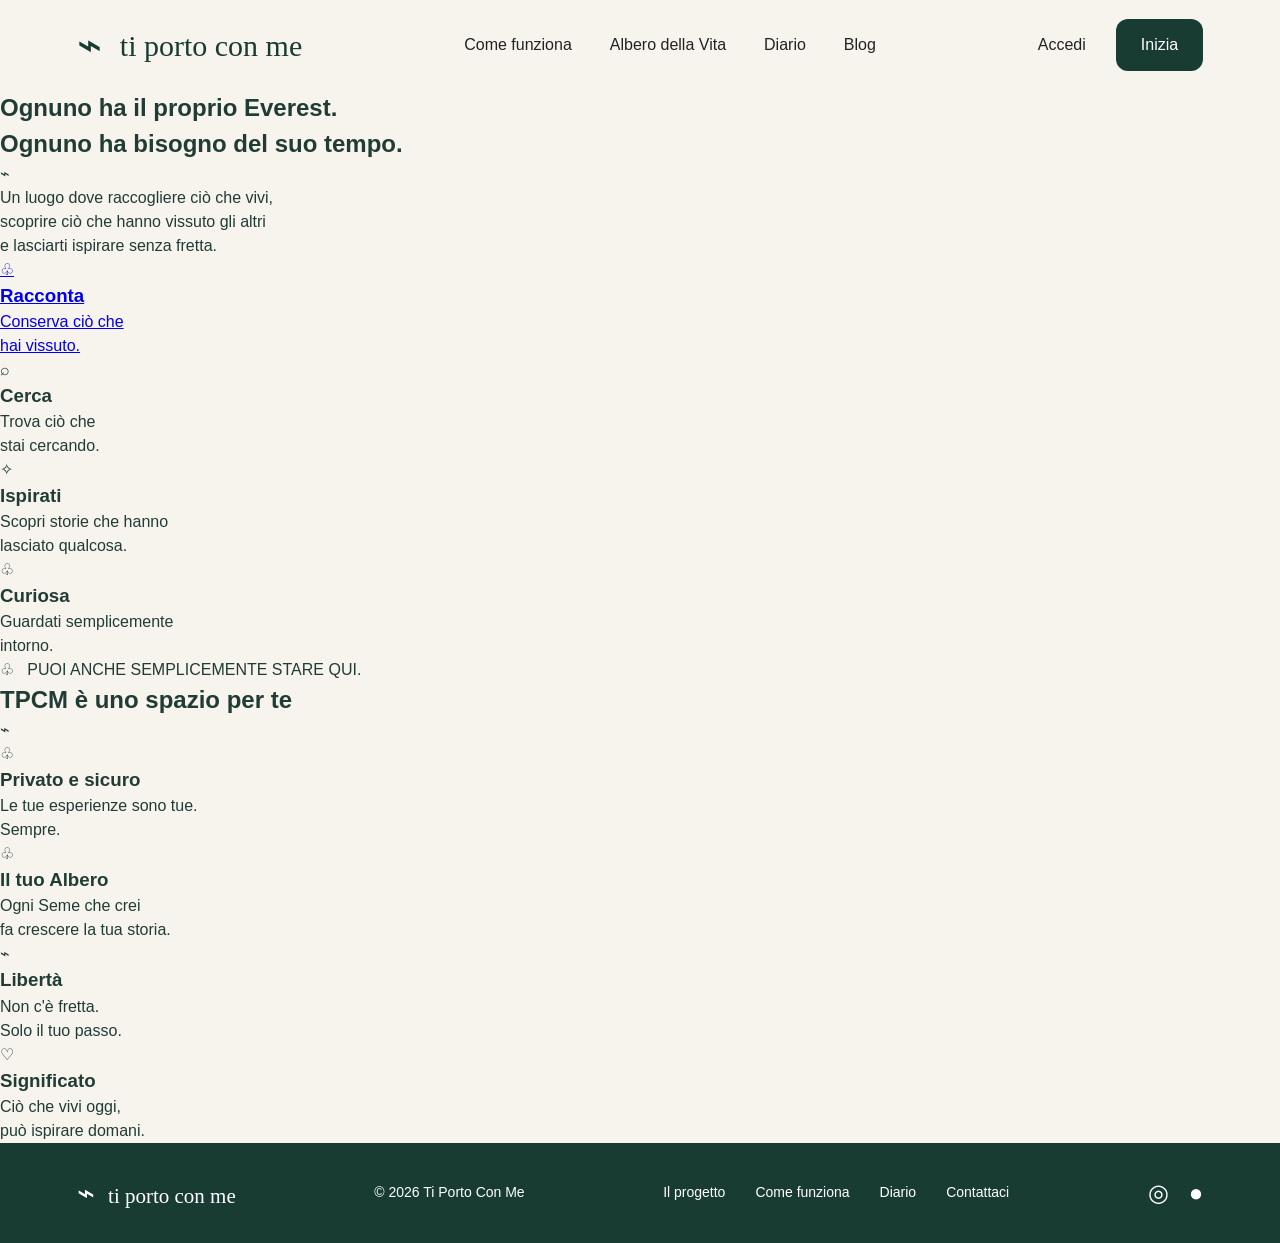
==== src/index.html @ 47c75d7c "Salvataggio progetto TPCM" ====
<!DOCTYPE html>
<html lang="it">
<head>
  <meta charset="UTF-8">
  <meta name="viewport" content="width=device-width, initial-scale=1.0">
  <title>Ti Porto Con Me</title>
  <link rel="stylesheet" href="style.css">
</head>

<body>

  <header class="header">
    <div class="logo">
      <span class="logo-mountain">⌁</span>
      <span>ti porto con me</span>
    </div>

    <nav>
      <a href="#">Come funziona</a>
      <a href="#">Albero della Vita</a>
      <a href="#">Diario</a>
      <a href="#">Blog</a>
    </nav>

    <div class="header-actions">
      <a href="#">Accedi</a>
      <a href="#" class="button">Inizia</a>
    </div>
  </header>


  <main>

    <section class="hero">

      <div class="hero-content">

        <h1>
          Ognuno ha il proprio Everest.<br>
          Ognuno ha bisogno del suo tempo.
        </h1>

        <div class="hero-divider">
          <span></span>
          <span>⌁</span>
          <span></span>
        </div>

        <p class="hero-text">
          Un luogo dove raccogliere ciò che vivi,<br>
          scoprire ciò che hanno vissuto gli altri<br>
          e lasciarti ispirare senza fretta.
        </p>

<a href="racconta.html" class="action">
  <div class="action-icon">♧</div>
  <h3>Racconta</h3>
  <p>Conserva ciò che<br>hai vissuto.</p>
  <span class="action-line"></span>
</a>

          <div class="action">
            <div class="action-icon">⌕</div>
            <h3>Cerca</h3>
            <p>Trova ciò che<br>stai cercando.</p>
            <span class="action-line"></span>
          </div>

          <div class="action">
            <div class="action-icon">✧</div>
            <h3>Ispirati</h3>
            <p>Scopri storie che hanno<br>lasciato qualcosa.</p>
            <span class="action-line"></span>
          </div>

          <div class="action">
            <div class="action-icon">♧</div>
            <h3>Curiosa</h3>
            <p>Guardati semplicemente<br>intorno.</p>
            <span class="action-line"></span>
          </div>

        </div>

        <div class="stay">
          ♧ &nbsp; PUOI ANCHE SEMPLICEMENTE STARE QUI.
        </div>

      </div>

    </section>


    <section class="space">

      <h2>TPCM è uno spazio per te</h2>

      <div class="section-divider">
        <span></span>
        <span>⌁</span>
        <span></span>
      </div>

      <div class="values">

        <div class="value">
          <div class="value-icon">♧</div>
          <div>
            <h3>Privato e sicuro</h3>
            <p>Le tue esperienze sono tue.<br>Sempre.</p>
          </div>
        </div>

        <div class="value">
          <div class="value-icon">♧</div>
          <div>
            <h3>Il tuo Albero</h3>
            <p>Ogni Seme che crei<br>fa crescere la tua storia.</p>
          </div>
        </div>

        <div class="value">
          <div class="value-icon">⌁</div>
          <div>
            <h3>Libertà</h3>
            <p>Non c'è fretta.<br>Solo il tuo passo.</p>
          </div>
        </div>

        <div class="value">
          <div class="value-icon">♡</div>
          <div>
            <h3>Significato</h3>
            <p>Ciò che vivi oggi,<br>può ispirare domani.</p>
          </div>
        </div>

      </div>

    </section>

  </main>


  <footer>

    <div class="footer-logo">
      <span>⌁</span>
      ti porto con me
    </div>

    <div class="copyright">
      © 2026 Ti Porto Con Me
    </div>

    <div class="footer-links">
      <a href="#">Il progetto</a>
      <a href="#">Come funziona</a>
      <a href="#">Diario</a>
      <a href="#">Contattaci</a>
    </div>

    <div class="social">
      ◎ &nbsp; ●
    </div>

  </footer>

</body>
</html>
---- src/style.css ----
/* =========================================================
   TI PORTO CON ME
   STILE GENERALE
========================================================= */

* {
  box-sizing: border-box;
  margin: 0;
  padding: 0;
}

html {
  scroll-behavior: smooth;
}

body {
  font-family: Arial, Helvetica, sans-serif;
  color: #203c35;
  background: #f7f4ee;
  line-height: 1.5;
}

button,
input,
textarea {
  font: inherit;
}


/* =========================================================
   HEADER
========================================================= */

.header {
  height: 90px;
  padding: 0 6%;
  display: flex;
  align-items: center;
  justify-content: space-between;
  background: #f7f4ee;
  position: relative;
  z-index: 10;
}

.logo {
  display: flex;
  align-items: center;
  gap: 18px;
  text-decoration: none;
  font-family: Georgia, "Times New Roman", serif;
  font-size: 30px;
  color: #183b32;
}

.logo-mountain {
  font-size: 42px;
  line-height: 1;
}

nav {
  display: flex;
  gap: 38px;
}

nav a,
.header-actions a {
  text-decoration: none;
  color: #222;
  font-size: 16px;
}

nav a:hover,
.header-actions a:hover {
  color: #183b32;
}

.header-actions {
  display: flex;
  align-items: center;
  gap: 30px;
}

.button {
  background: #183b32;
  color: white !important;
  padding: 14px 25px;
  border-radius: 12px;
}


/* =========================================================
   PAGINA RACCONTA
========================================================= */

.racconta-page {
  padding: 65px 6% 90px;
  background: #f7f4ee;
}


/* =========================================================
   INTRODUZIONE
========================================================= */

.racconta-intro {
  max-width: 920px;
  margin: 0 auto 45px;
}

.racconta-symbol {
  width: 55px;
  height: 1px;
  background: #183b32;
  margin-bottom: 28px;
  position: relative;
}

.racconta-symbol::after {
  content: "⌁";
  position: absolute;
  left: 20px;
  top: -18px;
  background: #f7f4ee;
  padding: 0 8px;
  font-size: 25px;
  color: #183b32;
}

.racconta-intro h1 {
  font-family: Georgia, "Times New Roman", serif;
  font-size: clamp(46px, 5vw, 72px);
  line-height: 1.05;
  font-weight: 400;
  letter-spacing: -2px;
  color: #183b32;
  max-width: 850px;
}

.racconta-intro p {
  margin-top: 25px;
  font-size: 19px;
  line-height: 1.7;
  color: #333;
  max-width: 600px;
}


/* =========================================================
   CARD RACCONTO
========================================================= */

.racconto-card {
  max-width: 920px;
  margin: 0 auto;
  background: #fffdf9;
  border: 1px solid rgba(32, 60, 53, 0.10);
  border-radius: 4px;
  padding: 55px;
  box-shadow: 0 15px 45px rgba(32, 60, 53, 0.05);
}


/* =========================================================
   FORM
========================================================= */

.form-group {
  margin-bottom: 34px;
}

.form-group > label {
  display: block;
  font-family: Georgia, "Times New Roman", serif;
  font-size: 23px;
  color: #183b32;
  margin-bottom: 12px;
}

.form-row {
  display: grid;
  grid-template-columns: 1fr 1fr;
  gap: 28px;
}

input[type="text"],
input[type="date"],
textarea {
  width: 100%;
  border: 1px solid rgba(32, 60, 53, 0.20);
  border-radius: 3px;
  background: #fff;
  color: #203c35;
  padding: 15px 17px;
  font-size: 16px;
  outline: none;
  transition: border-color 0.2s, box-shadow 0.2s;
}

input[type="text"]:focus,
input[type="date"]:focus,
textarea:focus {
  border-color: #183b32;
  box-shadow: 0 0 0 3px rgba(24, 59, 50, 0.07);
}

textarea {
  resize: vertical;
  min-height: 190px;
  line-height: 1.65;
}

input::placeholder,
textarea::placeholder {
  color: #999;
}


/* =========================================================
   EMOZIONI
========================================================= */

.emotions-group {
  margin-top: 15px;
}

.emotions-description {
  font-size: 15px;
  color: #666;
  margin-top: -4px;
  margin-bottom: 18px;
}

.emotions {
  display: flex;
  flex-wrap: wrap;
  gap: 10px;
}

.emotions button {
  border: 1px solid rgba(32, 60, 53, 0.20);
  background: transparent;
  color: #203c35;
  padding: 10px 18px;
  border-radius: 30px;
  cursor: pointer;
  transition:
    background 0.2s,
    color 0.2s,
    border-color 0.2s,
    transform 0.15s;
}

.emotions button:hover {
  border-color: #183b32;
  transform: translateY(-1px);
}

.emotions button.selected {
  background: #183b32;
  color: #fff;
  border-color: #183b32;
}


/* =========================================================
   INTENSITÀ EMOZIONI
========================================================= */

.intensity-area {
  display: none;
  margin-top: 28px;
  padding: 25px 28px;
  background: #f3f1eb;
  border-radius: 3px;
  border-left: 3px solid #183b32;
}

.intensity-area.visible {
  display: block;
}

.intensity-title {
  font-family: Georgia, "Times New Roman", serif;
  font-size: 21px;
  color: #183b32;
  margin-bottom: 4px;
}

.intensity-subtitle {
  font-size: 14px;
  color: #666;
  margin-bottom: 22px;
}

.emotion-intensity {
  display: grid;
  grid-template-columns: 160px 1fr;
  align-items: center;
  gap: 20px;
  padding: 13px 0;
  border-bottom: 1px solid rgba(32, 60, 53, 0.10);
}

.emotion-intensity:last-child {
  border-bottom: none;
}

.emotion-intensity-name {
  font-family: Georgia, "Times New Roman", serif;
  font-size: 18px;
  color: #183b32;
}

.intensity-scale {
  display: flex;
  align-items: center;
  gap: 9px;
}

.intensity-dot {
  width: 24px;
  height: 24px;
  border-radius: 50%;
  border: 1px solid rgba(32, 60, 53, 0.30);
  background: transparent;
  cursor: pointer;
  transition:
    background 0.2s,
    border-color 0.2s,
    transform 0.15s;
}

.intensity-dot:hover {
  transform: scale(1.1);
  border-color: #183b32;
}

.intensity-dot.active {
  background: #183b32;
  border-color: #183b32;
}

.intensity-value {
  margin-left: 7px;
  font-size: 14px;
  color: #666;
  min-width: 28px;
}


/* =========================================================
   FOTOGRAFIA
========================================================= */

.photo-upload {
  min-height: 125px;
  border: 1px dashed rgba(32, 60, 53, 0.30);
  background: #fcfbf7;
  display: flex;
  align-items: center;
  justify-content: center;
  gap: 14px;
  padding: 25px;
  transition:
    border-color 0.2s,
    background 0.2s;
}

.photo-upload:hover {
  border-color: #183b32;
  background: #faf8f2;
}

.photo-upload input[type="file"] {
  max-width: 250px;
  color: #333;
}

.photo-upload span {
  font-size: 16px;
  color: #555;
}

.photo-preview {
  display: none;
  margin-top: 20px;
  width: 100%;
  overflow: hidden;
  border-radius: 4px;
}

.photo-preview:not(:empty) {
  display: block;
}

.photo-preview img {
  display: block;
  width: 100%;
  max-height: 520px;
  object-fit: cover;
  border-radius: 4px;
}


/* =========================================================
   NOTA PRIVACY
========================================================= */

.privacy-note {
  display: flex;
  align-items: center;
  gap: 18px;
  padding: 23px 25px;
  margin-top: 10px;
  background: #f1f0eb;
  color: #35544c;
}

.privacy-note span {
  font-size: 29px;
  flex-shrink: 0;
}

.privacy-note p {
  font-size: 15px;
  line-height: 1.5;
}


/* =========================================================
   AZIONI FORM
========================================================= */

.form-actions {
  display: flex;
  align-items: center;
  justify-content: space-between;
  gap: 25px;
  margin-top: 45px;
  padding-top: 30px;
  border-top: 1px solid rgba(32, 60, 53, 0.15);
}

.secondary-button {
  color: #183b32;
  text-decoration: none;
  font-size: 16px;
}

.secondary-button:hover {
  text-decoration: underline;
}

.primary-button {
  border: none;
  background: #183b32;
  color: white;
  padding: 17px 30px;
  border-radius: 12px;
  font-size: 16px;
  cursor: pointer;
  transition:
    background 0.2s,
    transform 0.15s;
}

.primary-button:hover {
  background: #102f28;
  transform: translateY(-1px);
}


/* =========================================================
   FOOTER
========================================================= */

footer {
  min-height: 100px;
  padding: 25px 6%;
  display: flex;
  align-items: center;
  justify-content: space-between;
  gap: 30px;
  background: #183b32;
  color: white;
}

.footer-logo {
  font-family: Georgia, "Times New Roman", serif;
  font-size: 21px;
  white-space: nowrap;
}

.footer-logo span {
  font-size: 30px;
  margin-right: 8px;
}

.copyright {
  font-size: 14px;
  white-space: nowrap;
}

.footer-links {
  display: flex;
  gap: 30px;
}

.footer-links a {
  color: white;
  text-decoration: none;
  font-size: 14px;
}

.footer-links a:hover {
  text-decoration: underline;
}

.social {
  font-size: 24px;
  white-space: nowrap;
}


/* =========================================================
   RESPONSIVE — TABLET
========================================================= */

@media (max-width: 900px) {

  nav {
    display: none;
  }

  .header {
    padding: 0 5%;
  }

  .racconta-page {
    padding: 50px 5% 70px;
  }

  .racconto-card {
    padding: 40px;
  }

  .emotion-intensity {
    grid-template-columns: 130px 1fr;
  }

  footer {
    flex-wrap: wrap;
  }
}


/* =========================================================
   RESPONSIVE — MOBILE
========================================================= */

@media (max-width: 600px) {

  .header {
    height: 75px;
    padding: 0 6%;
  }

  .logo {
    font-size: 22px;
    gap: 10px;
  }

  .logo-mountain {
    font-size: 30px;
  }

  .header-actions {
    gap: 0;
  }

  .header-actions a:first-child {
    display: none;
  }

  .header-actions .button {
    padding: 11px 18px;
  }

  .racconta-page {
    padding: 40px 5% 60px;
  }

  .racconta-intro {
    margin-bottom: 30px;
  }

  .racconta-intro h1 {
    font-size: 43px;
    letter-spacing: -1px;
  }

  .racconta-intro p {
    font-size: 17px;
  }

  .racconto-card {
    padding: 28px 20px;
  }

  .form-row {
    grid-template-columns: 1fr;
    gap: 0;
  }

  .form-group > label {
    font-size: 21px;
  }

  .emotions {
    gap: 8px;
  }

  .emotions button {
    padding: 9px 14px;
    font-size: 14px;
  }

  .intensity-area {
    padding: 20px 16px;
  }

  .emotion-intensity {
    grid-template-columns: 1fr;
    gap: 8px;
  }

  .intensity-scale {
    gap: 7px;
  }

  .intensity-dot {
    width: 27px;
    height: 27px;
  }

  .photo-upload {
    flex-direction: column;
    text-align: center;
  }

  .photo-upload span {
    font-size: 14px;
  }

  .privacy-note {
    align-items: flex-start;
    padding: 20px;
  }

  .form-actions {
    flex-direction: column-reverse;
    align-items: stretch;
  }

  .primary-button {
    width: 100%;
  }

  .secondary-button {
    text-align: center;
  }

  footer {
    padding: 30px 6%;
    flex-direction: column;
    align-items: flex-start;
  }

  .footer-links {
    display: none;
  }

  .social {
    align-self: flex-end;
  }

  .copyright {
    white-space: normal;
  }
}
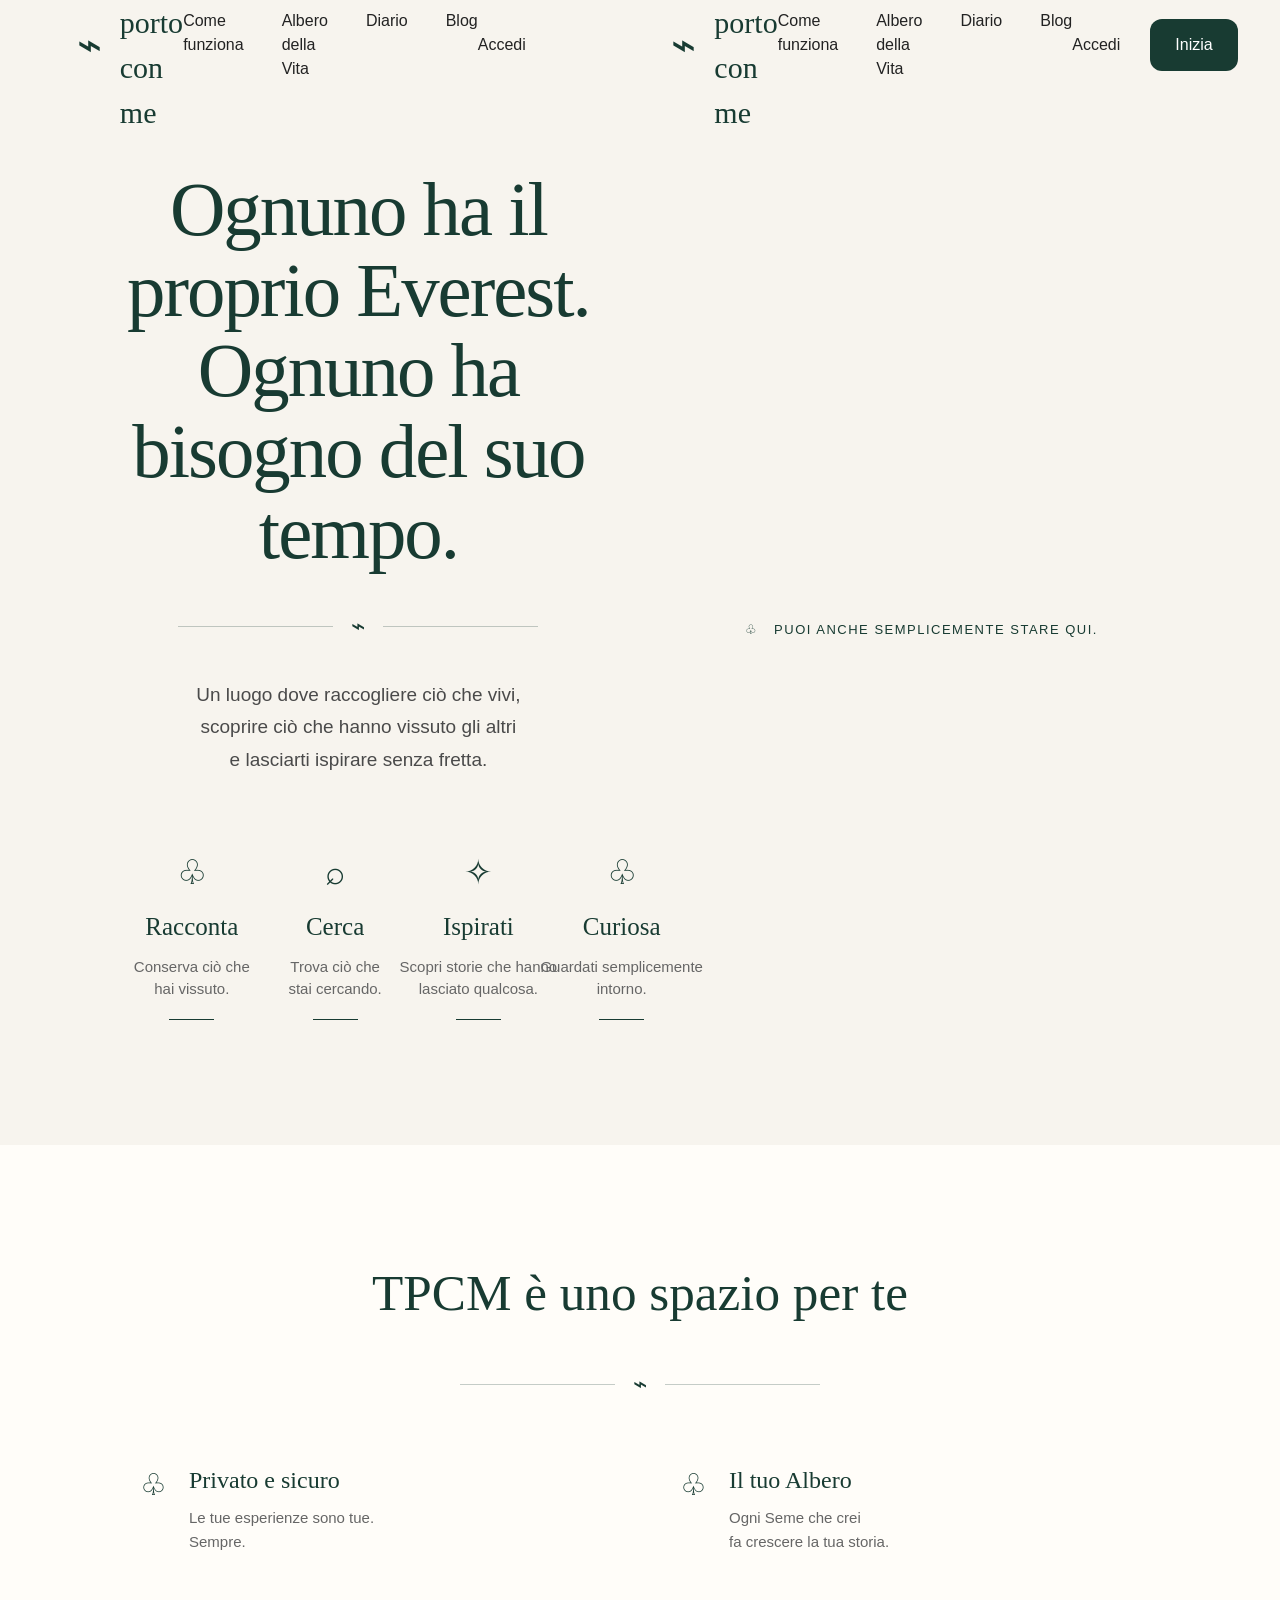
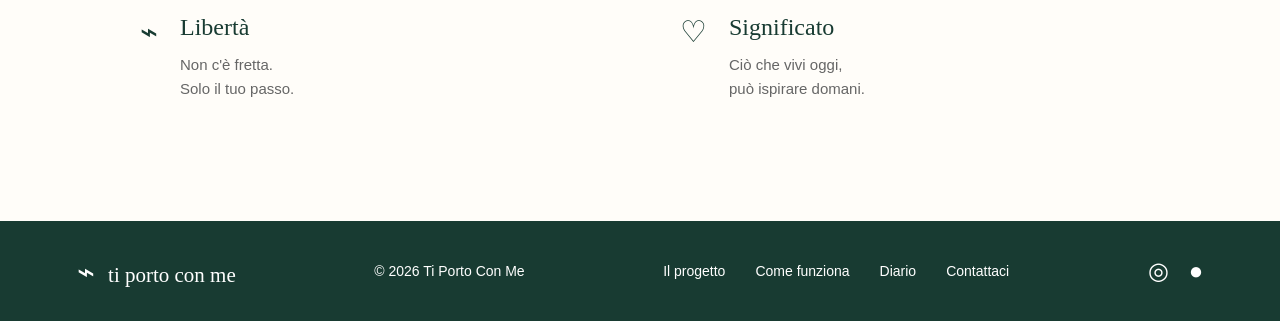
==== commit 68f7d798: "Update index.html" ====
--- a/src/index.html
+++ b/src/index.html
@@ -19,11 +19,185 @@
       <a href="#">Come funziona</a>
       <a href="#">Albero della Vita</a>
       <a href="#">Diario</a>
-      <a href="#">Blog</a>
+      <a href="src/blog.html">Blog</a>
+    </nav>
+
+    <div class="header-actions">
+      <a href="#">Accedi</a><!DOCTYPE html>
+<html lang="it">
+<head>
+  <meta charset="UTF-8">
+  <meta name="viewport" content="width=device-width, initial-scale=1.0">
+  <title>Ti Porto Con Me</title>
+  <link rel="stylesheet" href="style.css">
+</head>
+
+<body>
+
+  <header class="header">
+
+    <div class="logo">
+      <span class="logo-mountain">⌁</span>
+      <span>ti porto con me</span>
+    </div>
+
+    <nav>
+      <a href="#">Come funziona</a>
+      <a href="#">Albero della Vita</a>
+      <a href="#">Diario</a>
+      <a href="blog.html">Blog</a>
     </nav>
 
     <div class="header-actions">
       <a href="#">Accedi</a>
+      <a href="#" class="button">Inizia</a>
+    </div>
+
+  </header>
+
+
+  <main>
+
+    <section class="hero">
+
+      <div class="hero-content">
+
+        <h1>
+          Ognuno ha il proprio Everest.<br>
+          Ognuno ha bisogno del suo tempo.
+        </h1>
+
+        <div class="hero-divider">
+          <span></span>
+          <span>⌁</span>
+          <span></span>
+        </div>
+
+        <p class="hero-text">
+          Un luogo dove raccogliere ciò che vivi,<br>
+          scoprire ciò che hanno vissuto gli altri<br>
+          e lasciarti ispirare senza fretta.
+        </p>
+
+
+        <a href="racconta.html" class="action">
+          <div class="action-icon">♧</div>
+          <h3>Racconta</h3>
+          <p>Conserva ciò che<br>hai vissuto.</p>
+          <span class="action-line"></span>
+        </a>
+
+
+        <div class="action">
+          <div class="action-icon">⌕</div>
+          <h3>Cerca</h3>
+          <p>Trova ciò che<br>stai cercando.</p>
+          <span class="action-line"></span>
+        </div>
+
+
+        <div class="action">
+          <div class="action-icon">✧</div>
+          <h3>Ispirati</h3>
+          <p>Scopri storie che hanno<br>lasciato qualcosa.</p>
+          <span class="action-line"></span>
+        </div>
+
+
+        <div class="action">
+          <div class="action-icon">♧</div>
+          <h3>Curiosa</h3>
+          <p>Guardati semplicemente<br>intorno.</p>
+          <span class="action-line"></span>
+        </div>
+
+
+        <div class="stay">
+          ♧ &nbsp; PUOI ANCHE SEMPLICEMENTE STARE QUI.
+        </div>
+
+      </div>
+
+    </section>
+
+
+    <section class="space">
+
+      <h2>TPCM è uno spazio per te</h2>
+
+      <div class="section-divider">
+        <span></span>
+        <span>⌁</span>
+        <span></span>
+      </div>
+
+      <div class="values">
+
+        <div class="value">
+          <div class="value-icon">♧</div>
+          <div>
+            <h3>Privato e sicuro</h3>
+            <p>Le tue esperienze sono tue.<br>Sempre.</p>
+          </div>
+        </div>
+
+        <div class="value">
+          <div class="value-icon">♧</div>
+          <div>
+            <h3>Il tuo Albero</h3>
+            <p>Ogni Seme che crei<br>fa crescere la tua storia.</p>
+          </div>
+        </div>
+
+        <div class="value">
+          <div class="value-icon">⌁</div>
+          <div>
+            <h3>Libertà</h3>
+            <p>Non c'è fretta.<br>Solo il tuo passo.</p>
+          </div>
+        </div>
+
+        <div class="value">
+          <div class="value-icon">♡</div>
+          <div>
+            <h3>Significato</h3>
+            <p>Ciò che vivi oggi,<br>può ispirare domani.</p>
+          </div>
+        </div>
+
+      </div>
+
+    </section>
+
+  </main>
+
+
+  <footer>
+
+    <div class="footer-logo">
+      <span>⌁</span>
+      ti porto con me
+    </div>
+
+    <div class="copyright">
+      © 2026 Ti Porto Con Me
+    </div>
+
+    <div class="footer-links">
+      <a href="#">Il progetto</a>
+      <a href="#">Come funziona</a>
+      <a href="#">Diario</a>
+      <a href="#">Contattaci</a>
+    </div>
+
+    <div class="social">
+      ◎ &nbsp; ●
+    </div>
+
+  </footer>
+
+</body>
+</html>
       <a href="#" class="button">Inizia</a>
     </div>
   </header>
@@ -167,4 +341,4 @@
   </footer>
 
 </body>
-</html>+</html>
--- a/src/style.css
+++ b/src/style.css
@@ -89,6 +89,241 @@
 
 
 /* =========================================================
+   HOMEPAGE — HERO
+========================================================= */
+
+.hero {
+  width: 100%;
+  min-height: calc(100vh - 90px);
+  padding: 80px 6% 100px;
+  display: flex;
+  align-items: center;
+  justify-content: center;
+  background: #f7f4ee;
+}
+
+.hero-content {
+  width: 100%;
+  max-width: 1180px;
+  margin: 0 auto;
+  text-align: center;
+
+  display: grid;
+  grid-template-columns: repeat(4, minmax(0, 1fr));
+  column-gap: 10px;
+  row-gap: 0;
+  align-items: start;
+}
+
+.hero h1 {
+  grid-column: 1 / -1;
+
+  width: 100%;
+  max-width: 1000px;
+  margin: 0 auto;
+
+  font-family: Georgia, "Times New Roman", serif;
+  font-size: clamp(48px, 6vw, 82px);
+  line-height: 1.05;
+  font-weight: 400;
+  letter-spacing: -2px;
+  color: #183b32;
+}
+
+.hero-divider {
+  grid-column: 1 / -1;
+
+  display: flex;
+  align-items: center;
+  justify-content: center;
+  gap: 18px;
+
+  width: 100%;
+  max-width: 360px;
+  margin: 35px auto;
+}
+
+.hero-divider span:first-child,
+.hero-divider span:last-child {
+  flex: 1;
+  height: 1px;
+  background: rgba(24, 59, 50, 0.25);
+}
+
+.hero-divider span:nth-child(2) {
+  font-family: Georgia, "Times New Roman", serif;
+  font-size: 24px;
+  color: #183b32;
+}
+
+.hero-text {
+  grid-column: 1 / -1;
+
+  width: 100%;
+  max-width: 650px;
+  margin: 0 auto;
+
+  font-size: 19px;
+  line-height: 1.7;
+  color: #4a4a4a;
+}
+
+
+/* =========================================================
+   HOMEPAGE — LE QUATTRO AZIONI
+========================================================= */
+
+.hero-content > .action {
+  width: 100%;
+  min-height: 180px;
+
+  display: flex;
+  flex-direction: column;
+  align-items: center;
+  justify-content: flex-start;
+
+  margin: 55px 0 0;
+  padding: 25px 20px;
+
+  box-sizing: border-box;
+
+  color: #183b32;
+  text-decoration: none;
+  text-align: center;
+
+  transition: transform 0.2s ease;
+}
+
+.hero-content > .action:hover {
+  transform: translateY(-5px);
+}
+
+.action-icon {
+  font-family: Georgia, "Times New Roman", serif;
+  font-size: 34px;
+  line-height: 1;
+  margin-bottom: 18px;
+}
+
+.action h3 {
+  font-family: Georgia, "Times New Roman", serif;
+  font-size: 25px;
+  font-weight: 400;
+  margin-bottom: 10px;
+}
+
+.action p {
+  font-size: 15px;
+  line-height: 1.5;
+  color: #666;
+}
+
+.action-line {
+  width: 45px;
+  height: 1px;
+  margin-top: 18px;
+  background: #183b32;
+}
+
+
+/* =========================================================
+   HOMEPAGE — FRASE FINALE
+========================================================= */
+
+.stay {
+  grid-column: 1 / -1;
+
+  width: 100%;
+  display: block;
+
+  margin: 45px auto 0;
+  padding: 0;
+
+  text-align: center;
+
+  font-size: 13px;
+  letter-spacing: 1.5px;
+  color: #183b32;
+}
+
+
+/* =========================================================
+   HOMEPAGE — SPAZIO
+========================================================= */
+
+.space {
+  padding: 110px 6% 120px;
+  background: #fffdf9;
+}
+
+.space h2 {
+  font-family: Georgia, "Times New Roman", serif;
+  font-size: clamp(38px, 4vw, 58px);
+  font-weight: 400;
+  text-align: center;
+  color: #183b32;
+}
+
+.section-divider {
+  display: flex;
+  align-items: center;
+  justify-content: center;
+  gap: 18px;
+  margin: 35px auto;
+  max-width: 360px;
+}
+
+.section-divider span:first-child,
+.section-divider span:last-child {
+  flex: 1;
+  height: 1px;
+  background: rgba(24, 59, 50, 0.25);
+}
+
+.section-divider span:nth-child(2) {
+  font-family: Georgia, "Times New Roman", serif;
+  font-size: 24px;
+  color: #183b32;
+}
+
+.values {
+  max-width: 1000px;
+  margin: 60px auto 0;
+
+  display: grid;
+  grid-template-columns: 1fr 1fr;
+  gap: 55px 80px;
+}
+
+.value {
+  display: flex;
+  align-items: flex-start;
+  gap: 22px;
+}
+
+.value-icon {
+  flex-shrink: 0;
+  font-family: Georgia, "Times New Roman", serif;
+  font-size: 30px;
+  color: #183b32;
+}
+
+.value h3 {
+  font-family: Georgia, "Times New Roman", serif;
+  font-size: 24px;
+  font-weight: 400;
+  margin-bottom: 8px;
+  color: #183b32;
+}
+
+.value p {
+  font-size: 15px;
+  line-height: 1.6;
+  color: #666;
+}
+
+
+/* =========================================================
    PAGINA RACCONTA
 ========================================================= */
 
@@ -99,7 +334,7 @@
 
 
 /* =========================================================
-   INTRODUZIONE
+   INTRODUZIONE RACCONTA
 ========================================================= */
 
 .racconta-intro {
@@ -152,10 +387,14 @@
 .racconto-card {
   max-width: 920px;
   margin: 0 auto;
+
   background: #fffdf9;
+
   border: 1px solid rgba(32, 60, 53, 0.10);
   border-radius: 4px;
+
   padding: 55px;
+
   box-shadow: 0 15px 45px rgba(32, 60, 53, 0.05);
 }
 
@@ -170,9 +409,11 @@
 
 .form-group > label {
   display: block;
+
   font-family: Georgia, "Times New Roman", serif;
   font-size: 23px;
   color: #183b32;
+
   margin-bottom: 12px;
 }
 
@@ -186,14 +427,21 @@
 input[type="date"],
 textarea {
   width: 100%;
+
   border: 1px solid rgba(32, 60, 53, 0.20);
   border-radius: 3px;
+
   background: #fff;
   color: #203c35;
+
   padding: 15px 17px;
   font-size: 16px;
+
   outline: none;
-  transition: border-color 0.2s, box-shadow 0.2s;
+
+  transition:
+    border-color 0.2s,
+    box-shadow 0.2s;
 }
 
 input[type="text"]:focus,
@@ -226,6 +474,7 @@
 .emotions-description {
   font-size: 15px;
   color: #666;
+
   margin-top: -4px;
   margin-bottom: 18px;
 }
@@ -240,9 +489,12 @@
   border: 1px solid rgba(32, 60, 53, 0.20);
   background: transparent;
   color: #203c35;
+
   padding: 10px 18px;
   border-radius: 30px;
+
   cursor: pointer;
+
   transition:
     background 0.2s,
     color 0.2s,
@@ -268,9 +520,12 @@
 
 .intensity-area {
   display: none;
+
   margin-top: 28px;
   padding: 25px 28px;
+
   background: #f3f1eb;
+
   border-radius: 3px;
   border-left: 3px solid #183b32;
 }
@@ -295,9 +550,12 @@
 .emotion-intensity {
   display: grid;
   grid-template-columns: 160px 1fr;
+
   align-items: center;
   gap: 20px;
+
   padding: 13px 0;
+
   border-bottom: 1px solid rgba(32, 60, 53, 0.10);
 }
 
@@ -320,10 +578,14 @@
 .intensity-dot {
   width: 24px;
   height: 24px;
+
   border-radius: 50%;
   border: 1px solid rgba(32, 60, 53, 0.30);
+
   background: transparent;
+
   cursor: pointer;
+
   transition:
     background 0.2s,
     border-color 0.2s,
@@ -354,13 +616,17 @@
 
 .photo-upload {
   min-height: 125px;
+
   border: 1px dashed rgba(32, 60, 53, 0.30);
   background: #fcfbf7;
+
   display: flex;
   align-items: center;
   justify-content: center;
+
   gap: 14px;
   padding: 25px;
+
   transition:
     border-color 0.2s,
     background 0.2s;
@@ -383,8 +649,10 @@
 
 .photo-preview {
   display: none;
+
   margin-top: 20px;
   width: 100%;
+
   overflow: hidden;
   border-radius: 4px;
 }
@@ -395,9 +663,12 @@
 
 .photo-preview img {
   display: block;
+
   width: 100%;
   max-height: 520px;
+
   object-fit: cover;
+
   border-radius: 4px;
 }
 
@@ -409,9 +680,12 @@
 .privacy-note {
   display: flex;
   align-items: center;
+
   gap: 18px;
+
   padding: 23px 25px;
   margin-top: 10px;
+
   background: #f1f0eb;
   color: #35544c;
 }
@@ -435,9 +709,12 @@
   display: flex;
   align-items: center;
   justify-content: space-between;
+
   gap: 25px;
+
   margin-top: 45px;
   padding-top: 30px;
+
   border-top: 1px solid rgba(32, 60, 53, 0.15);
 }
 
@@ -453,12 +730,17 @@
 
 .primary-button {
   border: none;
+
   background: #183b32;
   color: white;
+
   padding: 17px 30px;
   border-radius: 12px;
+
   font-size: 16px;
+
   cursor: pointer;
+
   transition:
     background 0.2s,
     transform 0.15s;
@@ -476,11 +758,15 @@
 
 footer {
   min-height: 100px;
+
   padding: 25px 6%;
+
   display: flex;
   align-items: center;
   justify-content: space-between;
+
   gap: 30px;
+
   background: #183b32;
   color: white;
 }
@@ -536,6 +822,25 @@
     padding: 0 5%;
   }
 
+  .hero {
+    padding: 65px 5% 80px;
+  }
+
+  .hero-content {
+    grid-template-columns: repeat(2, minmax(0, 1fr));
+    column-gap: 10px;
+  }
+
+  .hero-content > .action {
+    width: 100%;
+    margin-left: 0;
+    margin-right: 0;
+  }
+
+  .values {
+    gap: 45px;
+  }
+
   .racconta-page {
     padding: 50px 5% 70px;
   }
@@ -586,6 +891,70 @@
     padding: 11px 18px;
   }
 
+
+  /* HERO MOBILE */
+
+  .hero {
+    min-height: auto;
+    padding: 55px 5% 70px;
+  }
+
+  .hero-content {
+    display: grid;
+    grid-template-columns: 1fr;
+    column-gap: 0;
+  }
+
+  .hero h1 {
+    flex: none;
+    width: 100%;
+
+    font-size: 43px;
+    letter-spacing: -1px;
+  }
+
+  .hero-divider {
+    flex: none;
+    width: 100%;
+
+    margin: 30px auto;
+  }
+
+  .hero-text {
+    flex: none;
+    width: 100%;
+
+    font-size: 17px;
+  }
+
+  .hero-content > .action {
+    width: 100%;
+    max-width: 260px;
+    margin: 20px auto 0;
+  }
+
+  .stay {
+    width: 100%;
+    margin-top: 35px;
+    font-size: 11px;
+  }
+
+
+  /* SPAZIO MOBILE */
+
+  .space {
+    padding: 75px 5% 80px;
+  }
+
+  .values {
+    grid-template-columns: 1fr;
+    gap: 40px;
+    margin-top: 45px;
+  }
+
+
+  /* RACCONTA MOBILE */
+
   .racconta-page {
     padding: 40px 5% 60px;
   }
@@ -669,6 +1038,9 @@
   .secondary-button {
     text-align: center;
   }
+
+
+  /* FOOTER MOBILE */
 
   footer {
     padding: 30px 6%;
@@ -687,4 +1059,62 @@
   .copyright {
     white-space: normal;
   }
-}+}
+/* =========================================================
+   FIX DEFINITIVO HOMEPAGE
+   POSIZIONAMENTO AZIONI E FRASE FINALE
+   ========================================================= */
+
+.hero-content {
+  text-align: center;
+}
+
+.hero-content > .action {
+  display: inline-flex !important;
+  vertical-align: top;
+  width: 220px !important;
+  min-height: 180px;
+  margin: 55px 5px 0 !important;
+  padding: 25px 20px;
+  box-sizing: border-box;
+  text-align: center;
+}
+
+.hero-content > .stay {
+  display: block !important;
+  width: 100% !important;
+  margin: 45px auto 0 !important;
+  text-align: center !important;
+  clear: both;
+}
+
+/* Desktop: quattro sezioni sulla stessa riga */
+@media (min-width: 901px) {
+  .hero-content > .action {
+    margin-left: 5px !important;
+    margin-right: 5px !important;
+  }
+}
+
+/* Tablet */
+@media (max-width: 900px) {
+  .hero-content > .action {
+    width: 200px !important;
+    margin-left: 3px !important;
+    margin-right: 3px !important;
+  }
+}
+
+/* Smartphone */
+@media (max-width: 600px) {
+  .hero-content > .action {
+    display: flex !important;
+    width: 100% !important;
+    max-width: 260px;
+    margin: 20px auto 0 !important;
+  }
+
+  .hero-content > .stay {
+    margin-top: 35px !important;
+  }
+}
--- a/src/style.css
+++ b/src/style.css
@@ -89,6 +89,241 @@
 
 
 /* =========================================================
+   HOMEPAGE — HERO
+========================================================= */
+
+.hero {
+  width: 100%;
+  min-height: calc(100vh - 90px);
+  padding: 80px 6% 100px;
+  display: flex;
+  align-items: center;
+  justify-content: center;
+  background: #f7f4ee;
+}
+
+.hero-content {
+  width: 100%;
+  max-width: 1180px;
+  margin: 0 auto;
+  text-align: center;
+
+  display: grid;
+  grid-template-columns: repeat(4, minmax(0, 1fr));
+  column-gap: 10px;
+  row-gap: 0;
+  align-items: start;
+}
+
+.hero h1 {
+  grid-column: 1 / -1;
+
+  width: 100%;
+  max-width: 1000px;
+  margin: 0 auto;
+
+  font-family: Georgia, "Times New Roman", serif;
+  font-size: clamp(48px, 6vw, 82px);
+  line-height: 1.05;
+  font-weight: 400;
+  letter-spacing: -2px;
+  color: #183b32;
+}
+
+.hero-divider {
+  grid-column: 1 / -1;
+
+  display: flex;
+  align-items: center;
+  justify-content: center;
+  gap: 18px;
+
+  width: 100%;
+  max-width: 360px;
+  margin: 35px auto;
+}
+
+.hero-divider span:first-child,
+.hero-divider span:last-child {
+  flex: 1;
+  height: 1px;
+  background: rgba(24, 59, 50, 0.25);
+}
+
+.hero-divider span:nth-child(2) {
+  font-family: Georgia, "Times New Roman", serif;
+  font-size: 24px;
+  color: #183b32;
+}
+
+.hero-text {
+  grid-column: 1 / -1;
+
+  width: 100%;
+  max-width: 650px;
+  margin: 0 auto;
+
+  font-size: 19px;
+  line-height: 1.7;
+  color: #4a4a4a;
+}
+
+
+/* =========================================================
+   HOMEPAGE — LE QUATTRO AZIONI
+========================================================= */
+
+.hero-content > .action {
+  width: 100%;
+  min-height: 180px;
+
+  display: flex;
+  flex-direction: column;
+  align-items: center;
+  justify-content: flex-start;
+
+  margin: 55px 0 0;
+  padding: 25px 20px;
+
+  box-sizing: border-box;
+
+  color: #183b32;
+  text-decoration: none;
+  text-align: center;
+
+  transition: transform 0.2s ease;
+}
+
+.hero-content > .action:hover {
+  transform: translateY(-5px);
+}
+
+.action-icon {
+  font-family: Georgia, "Times New Roman", serif;
+  font-size: 34px;
+  line-height: 1;
+  margin-bottom: 18px;
+}
+
+.action h3 {
+  font-family: Georgia, "Times New Roman", serif;
+  font-size: 25px;
+  font-weight: 400;
+  margin-bottom: 10px;
+}
+
+.action p {
+  font-size: 15px;
+  line-height: 1.5;
+  color: #666;
+}
+
+.action-line {
+  width: 45px;
+  height: 1px;
+  margin-top: 18px;
+  background: #183b32;
+}
+
+
+/* =========================================================
+   HOMEPAGE — FRASE FINALE
+========================================================= */
+
+.stay {
+  grid-column: 1 / -1;
+
+  width: 100%;
+  display: block;
+
+  margin: 45px auto 0;
+  padding: 0;
+
+  text-align: center;
+
+  font-size: 13px;
+  letter-spacing: 1.5px;
+  color: #183b32;
+}
+
+
+/* =========================================================
+   HOMEPAGE — SPAZIO
+========================================================= */
+
+.space {
+  padding: 110px 6% 120px;
+  background: #fffdf9;
+}
+
+.space h2 {
+  font-family: Georgia, "Times New Roman", serif;
+  font-size: clamp(38px, 4vw, 58px);
+  font-weight: 400;
+  text-align: center;
+  color: #183b32;
+}
+
+.section-divider {
+  display: flex;
+  align-items: center;
+  justify-content: center;
+  gap: 18px;
+  margin: 35px auto;
+  max-width: 360px;
+}
+
+.section-divider span:first-child,
+.section-divider span:last-child {
+  flex: 1;
+  height: 1px;
+  background: rgba(24, 59, 50, 0.25);
+}
+
+.section-divider span:nth-child(2) {
+  font-family: Georgia, "Times New Roman", serif;
+  font-size: 24px;
+  color: #183b32;
+}
+
+.values {
+  max-width: 1000px;
+  margin: 60px auto 0;
+
+  display: grid;
+  grid-template-columns: 1fr 1fr;
+  gap: 55px 80px;
+}
+
+.value {
+  display: flex;
+  align-items: flex-start;
+  gap: 22px;
+}
+
+.value-icon {
+  flex-shrink: 0;
+  font-family: Georgia, "Times New Roman", serif;
+  font-size: 30px;
+  color: #183b32;
+}
+
+.value h3 {
+  font-family: Georgia, "Times New Roman", serif;
+  font-size: 24px;
+  font-weight: 400;
+  margin-bottom: 8px;
+  color: #183b32;
+}
+
+.value p {
+  font-size: 15px;
+  line-height: 1.6;
+  color: #666;
+}
+
+
+/* =========================================================
    PAGINA RACCONTA
 ========================================================= */
 
@@ -99,7 +334,7 @@
 
 
 /* =========================================================
-   INTRODUZIONE
+   INTRODUZIONE RACCONTA
 ========================================================= */
 
 .racconta-intro {
@@ -152,10 +387,14 @@
 .racconto-card {
   max-width: 920px;
   margin: 0 auto;
+
   background: #fffdf9;
+
   border: 1px solid rgba(32, 60, 53, 0.10);
   border-radius: 4px;
+
   padding: 55px;
+
   box-shadow: 0 15px 45px rgba(32, 60, 53, 0.05);
 }
 
@@ -170,9 +409,11 @@
 
 .form-group > label {
   display: block;
+
   font-family: Georgia, "Times New Roman", serif;
   font-size: 23px;
   color: #183b32;
+
   margin-bottom: 12px;
 }
 
@@ -186,14 +427,21 @@
 input[type="date"],
 textarea {
   width: 100%;
+
   border: 1px solid rgba(32, 60, 53, 0.20);
   border-radius: 3px;
+
   background: #fff;
   color: #203c35;
+
   padding: 15px 17px;
   font-size: 16px;
+
   outline: none;
-  transition: border-color 0.2s, box-shadow 0.2s;
+
+  transition:
+    border-color 0.2s,
+    box-shadow 0.2s;
 }
 
 input[type="text"]:focus,
@@ -226,6 +474,7 @@
 .emotions-description {
   font-size: 15px;
   color: #666;
+
   margin-top: -4px;
   margin-bottom: 18px;
 }
@@ -240,9 +489,12 @@
   border: 1px solid rgba(32, 60, 53, 0.20);
   background: transparent;
   color: #203c35;
+
   padding: 10px 18px;
   border-radius: 30px;
+
   cursor: pointer;
+
   transition:
     background 0.2s,
     color 0.2s,
@@ -268,9 +520,12 @@
 
 .intensity-area {
   display: none;
+
   margin-top: 28px;
   padding: 25px 28px;
+
   background: #f3f1eb;
+
   border-radius: 3px;
   border-left: 3px solid #183b32;
 }
@@ -295,9 +550,12 @@
 .emotion-intensity {
   display: grid;
   grid-template-columns: 160px 1fr;
+
   align-items: center;
   gap: 20px;
+
   padding: 13px 0;
+
   border-bottom: 1px solid rgba(32, 60, 53, 0.10);
 }
 
@@ -320,10 +578,14 @@
 .intensity-dot {
   width: 24px;
   height: 24px;
+
   border-radius: 50%;
   border: 1px solid rgba(32, 60, 53, 0.30);
+
   background: transparent;
+
   cursor: pointer;
+
   transition:
     background 0.2s,
     border-color 0.2s,
@@ -354,13 +616,17 @@
 
 .photo-upload {
   min-height: 125px;
+
   border: 1px dashed rgba(32, 60, 53, 0.30);
   background: #fcfbf7;
+
   display: flex;
   align-items: center;
   justify-content: center;
+
   gap: 14px;
   padding: 25px;
+
   transition:
     border-color 0.2s,
     background 0.2s;
@@ -383,8 +649,10 @@
 
 .photo-preview {
   display: none;
+
   margin-top: 20px;
   width: 100%;
+
   overflow: hidden;
   border-radius: 4px;
 }
@@ -395,9 +663,12 @@
 
 .photo-preview img {
   display: block;
+
   width: 100%;
   max-height: 520px;
+
   object-fit: cover;
+
   border-radius: 4px;
 }
 
@@ -409,9 +680,12 @@
 .privacy-note {
   display: flex;
   align-items: center;
+
   gap: 18px;
+
   padding: 23px 25px;
   margin-top: 10px;
+
   background: #f1f0eb;
   color: #35544c;
 }
@@ -435,9 +709,12 @@
   display: flex;
   align-items: center;
   justify-content: space-between;
+
   gap: 25px;
+
   margin-top: 45px;
   padding-top: 30px;
+
   border-top: 1px solid rgba(32, 60, 53, 0.15);
 }
 
@@ -453,12 +730,17 @@
 
 .primary-button {
   border: none;
+
   background: #183b32;
   color: white;
+
   padding: 17px 30px;
   border-radius: 12px;
+
   font-size: 16px;
+
   cursor: pointer;
+
   transition:
     background 0.2s,
     transform 0.15s;
@@ -476,11 +758,15 @@
 
 footer {
   min-height: 100px;
+
   padding: 25px 6%;
+
   display: flex;
   align-items: center;
   justify-content: space-between;
+
   gap: 30px;
+
   background: #183b32;
   color: white;
 }
@@ -536,6 +822,25 @@
     padding: 0 5%;
   }
 
+  .hero {
+    padding: 65px 5% 80px;
+  }
+
+  .hero-content {
+    grid-template-columns: repeat(2, minmax(0, 1fr));
+    column-gap: 10px;
+  }
+
+  .hero-content > .action {
+    width: 100%;
+    margin-left: 0;
+    margin-right: 0;
+  }
+
+  .values {
+    gap: 45px;
+  }
+
   .racconta-page {
     padding: 50px 5% 70px;
   }
@@ -586,6 +891,70 @@
     padding: 11px 18px;
   }
 
+
+  /* HERO MOBILE */
+
+  .hero {
+    min-height: auto;
+    padding: 55px 5% 70px;
+  }
+
+  .hero-content {
+    display: grid;
+    grid-template-columns: 1fr;
+    column-gap: 0;
+  }
+
+  .hero h1 {
+    flex: none;
+    width: 100%;
+
+    font-size: 43px;
+    letter-spacing: -1px;
+  }
+
+  .hero-divider {
+    flex: none;
+    width: 100%;
+
+    margin: 30px auto;
+  }
+
+  .hero-text {
+    flex: none;
+    width: 100%;
+
+    font-size: 17px;
+  }
+
+  .hero-content > .action {
+    width: 100%;
+    max-width: 260px;
+    margin: 20px auto 0;
+  }
+
+  .stay {
+    width: 100%;
+    margin-top: 35px;
+    font-size: 11px;
+  }
+
+
+  /* SPAZIO MOBILE */
+
+  .space {
+    padding: 75px 5% 80px;
+  }
+
+  .values {
+    grid-template-columns: 1fr;
+    gap: 40px;
+    margin-top: 45px;
+  }
+
+
+  /* RACCONTA MOBILE */
+
   .racconta-page {
     padding: 40px 5% 60px;
   }
@@ -669,6 +1038,9 @@
   .secondary-button {
     text-align: center;
   }
+
+
+  /* FOOTER MOBILE */
 
   footer {
     padding: 30px 6%;
@@ -687,4 +1059,62 @@
   .copyright {
     white-space: normal;
   }
-}+}
+/* =========================================================
+   FIX DEFINITIVO HOMEPAGE
+   POSIZIONAMENTO AZIONI E FRASE FINALE
+   ========================================================= */
+
+.hero-content {
+  text-align: center;
+}
+
+.hero-content > .action {
+  display: inline-flex !important;
+  vertical-align: top;
+  width: 220px !important;
+  min-height: 180px;
+  margin: 55px 5px 0 !important;
+  padding: 25px 20px;
+  box-sizing: border-box;
+  text-align: center;
+}
+
+.hero-content > .stay {
+  display: block !important;
+  width: 100% !important;
+  margin: 45px auto 0 !important;
+  text-align: center !important;
+  clear: both;
+}
+
+/* Desktop: quattro sezioni sulla stessa riga */
+@media (min-width: 901px) {
+  .hero-content > .action {
+    margin-left: 5px !important;
+    margin-right: 5px !important;
+  }
+}
+
+/* Tablet */
+@media (max-width: 900px) {
+  .hero-content > .action {
+    width: 200px !important;
+    margin-left: 3px !important;
+    margin-right: 3px !important;
+  }
+}
+
+/* Smartphone */
+@media (max-width: 600px) {
+  .hero-content > .action {
+    display: flex !important;
+    width: 100% !important;
+    max-width: 260px;
+    margin: 20px auto 0 !important;
+  }
+
+  .hero-content > .stay {
+    margin-top: 35px !important;
+  }
+}
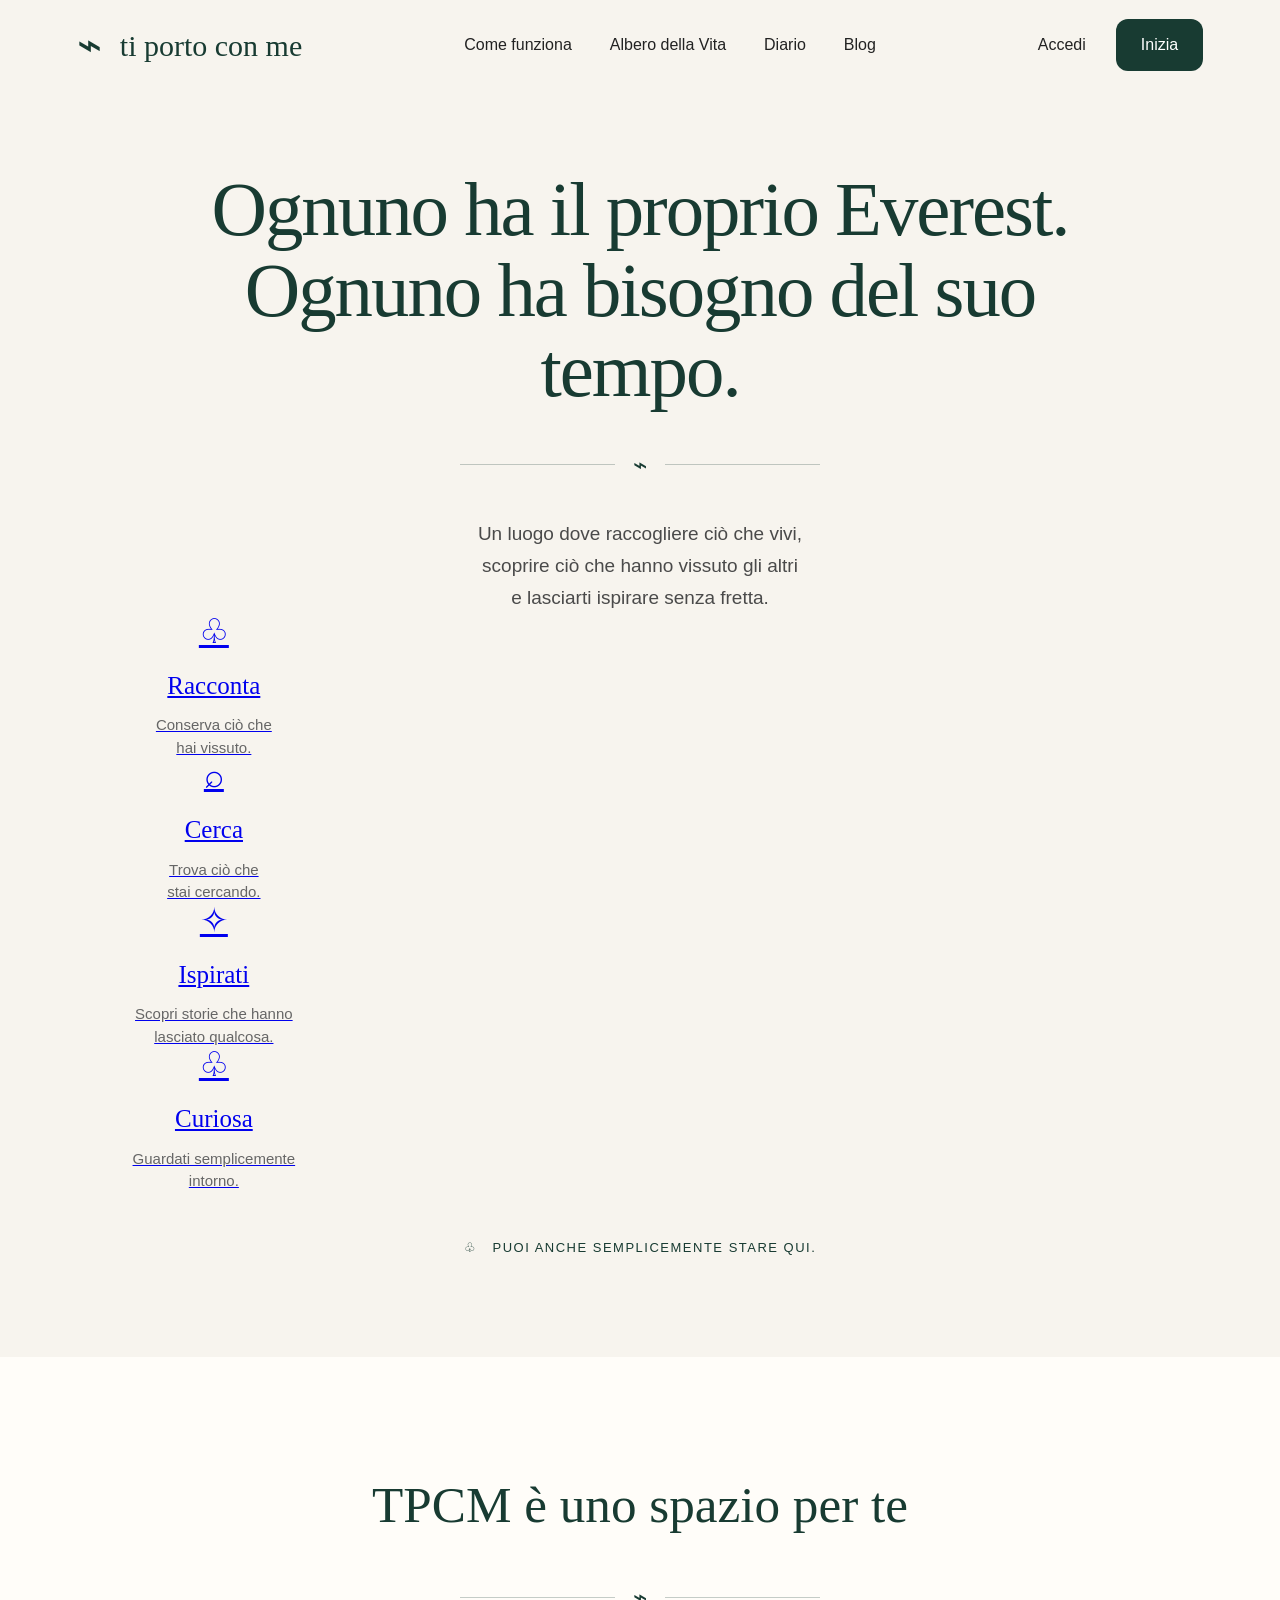
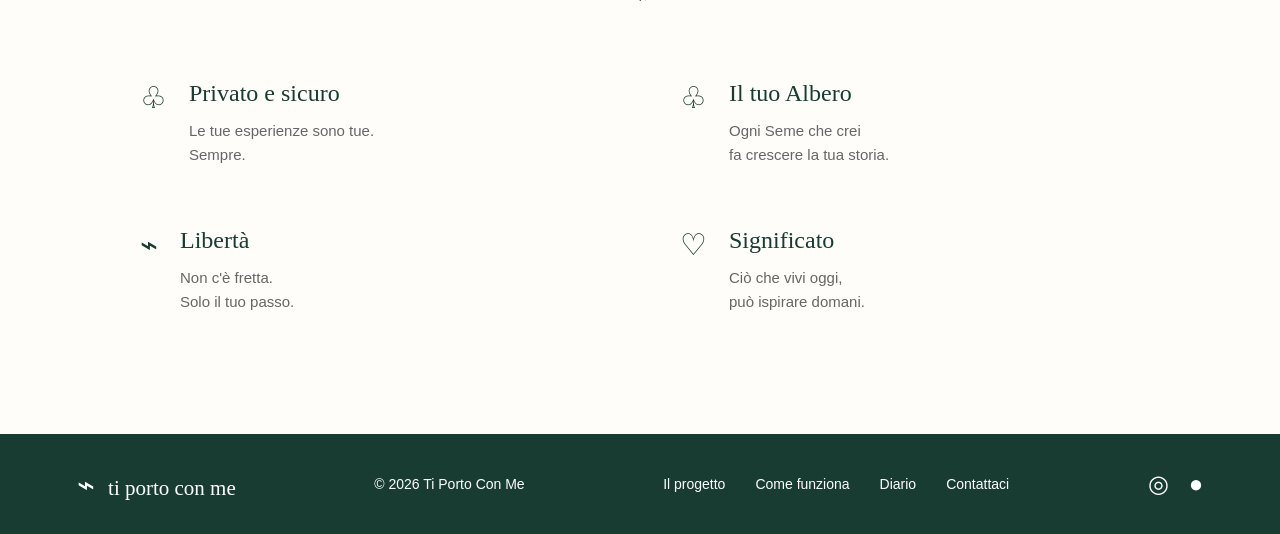
==== commit d11bf171: "Update index.html" ====
--- a/src/index.html
+++ b/src/index.html
@@ -1,15 +1,23 @@
 <!DOCTYPE html>
 <html lang="it">
+
 <head>
   <meta charset="UTF-8">
   <meta name="viewport" content="width=device-width, initial-scale=1.0">
+
   <title>Ti Porto Con Me</title>
+
   <link rel="stylesheet" href="style.css">
 </head>
 
 <body>
 
+  <!-- =========================================================
+       HEADER
+       ========================================================= -->
+
   <header class="header">
+
     <div class="logo">
       <span class="logo-mountain">⌁</span>
       <span>ti porto con me</span>
@@ -18,33 +26,7 @@
     <nav>
       <a href="#">Come funziona</a>
       <a href="#">Albero della Vita</a>
-      <a href="#">Diario</a>
-      <a href="src/blog.html">Blog</a>
-    </nav>
-
-    <div class="header-actions">
-      <a href="#">Accedi</a><!DOCTYPE html>
-<html lang="it">
-<head>
-  <meta charset="UTF-8">
-  <meta name="viewport" content="width=device-width, initial-scale=1.0">
-  <title>Ti Porto Con Me</title>
-  <link rel="stylesheet" href="style.css">
-</head>
-
-<body>
-
-  <header class="header">
-
-    <div class="logo">
-      <span class="logo-mountain">⌁</span>
-      <span>ti porto con me</span>
-    </div>
-
-    <nav>
-      <a href="#">Come funziona</a>
-      <a href="#">Albero della Vita</a>
-      <a href="#">Diario</a>
+      <a href="diario.html">Diario</a>
       <a href="blog.html">Blog</a>
     </nav>
 
@@ -56,7 +38,13 @@
   </header>
 
 
+  <!-- =========================================================
+       CONTENUTO PRINCIPALE
+       ========================================================= -->
+
   <main>
+
+    <!-- HERO -->
 
     <section class="hero">
 
@@ -67,11 +55,13 @@
           Ognuno ha bisogno del suo tempo.
         </h1>
 
+
         <div class="hero-divider">
           <span></span>
           <span>⌁</span>
           <span></span>
         </div>
+
 
         <p class="hero-text">
           Un luogo dove raccogliere ciò che vivi,<br>
@@ -80,37 +70,81 @@
         </p>
 
 
-        <a href="racconta.html" class="action">
-          <div class="action-icon">♧</div>
-          <h3>Racconta</h3>
-          <p>Conserva ciò che<br>hai vissuto.</p>
-          <span class="action-line"></span>
-        </a>
-
-
-        <div class="action">
-          <div class="action-icon">⌕</div>
-          <h3>Cerca</h3>
-          <p>Trova ciò che<br>stai cercando.</p>
-          <span class="action-line"></span>
-        </div>
-
-
-        <div class="action">
-          <div class="action-icon">✧</div>
-          <h3>Ispirati</h3>
-          <p>Scopri storie che hanno<br>lasciato qualcosa.</p>
-          <span class="action-line"></span>
-        </div>
-
-
-        <div class="action">
-          <div class="action-icon">♧</div>
-          <h3>Curiosa</h3>
-          <p>Guardati semplicemente<br>intorno.</p>
-          <span class="action-line"></span>
-        </div>
-
+        <!-- =====================================================
+             QUATTRO AZIONI
+             ===================================================== -->
+
+        <div class="hero-actions">
+
+          <a href="racconta.html" class="action">
+
+            <div class="action-icon">♧</div>
+
+            <h3>Racconta</h3>
+
+            <p>
+              Conserva ciò che<br>
+              hai vissuto.
+            </p>
+
+            <span class="action-line"></span>
+
+          </a>
+
+
+          <a href="#" class="action">
+
+            <div class="action-icon">⌕</div>
+
+            <h3>Cerca</h3>
+
+            <p>
+              Trova ciò che<br>
+              stai cercando.
+            </p>
+
+            <span class="action-line"></span>
+
+          </a>
+
+
+          <a href="#" class="action">
+
+            <div class="action-icon">✧</div>
+
+            <h3>Ispirati</h3>
+
+            <p>
+              Scopri storie che hanno<br>
+              lasciato qualcosa.
+            </p>
+
+            <span class="action-line"></span>
+
+          </a>
+
+
+          <a href="#" class="action">
+
+            <div class="action-icon">♧</div>
+
+            <h3>Curiosa</h3>
+
+            <p>
+              Guardati semplicemente<br>
+              intorno.
+            </p>
+
+            <span class="action-line"></span>
+
+          </a>
+
+        </div>
+
+
+        <!-- =====================================================
+             FRASE FINALE
+             ===================================================== -->
 
         <div class="stay">
           ♧ &nbsp; PUOI ANCHE SEMPLICEMENTE STARE QUI.
@@ -120,6 +154,10 @@
 
     </section>
 
+
+    <!-- =========================================================
+         SEZIONE VALORI
+         ========================================================= -->
 
     <section class="space">
 
@@ -131,39 +169,73 @@
         <span></span>
       </div>
 
+
       <div class="values">
 
-        <div class="value">
+
+        <div class="value">
+
           <div class="value-icon">♧</div>
+
           <div>
             <h3>Privato e sicuro</h3>
-            <p>Le tue esperienze sono tue.<br>Sempre.</p>
-          </div>
-        </div>
-
-        <div class="value">
+
+            <p>
+              Le tue esperienze sono tue.<br>
+              Sempre.
+            </p>
+          </div>
+
+        </div>
+
+
+        <div class="value">
+
           <div class="value-icon">♧</div>
+
           <div>
             <h3>Il tuo Albero</h3>
-            <p>Ogni Seme che crei<br>fa crescere la tua storia.</p>
-          </div>
-        </div>
-
-        <div class="value">
+
+            <p>
+              Ogni Seme che crei<br>
+              fa crescere la tua storia.
+            </p>
+          </div>
+
+        </div>
+
+
+        <div class="value">
+
           <div class="value-icon">⌁</div>
+
           <div>
             <h3>Libertà</h3>
-            <p>Non c'è fretta.<br>Solo il tuo passo.</p>
-          </div>
-        </div>
-
-        <div class="value">
+
+            <p>
+              Non c'è fretta.<br>
+              Solo il tuo passo.
+            </p>
+          </div>
+
+        </div>
+
+
+        <div class="value">
+
           <div class="value-icon">♡</div>
+
           <div>
             <h3>Significato</h3>
-            <p>Ciò che vivi oggi,<br>può ispirare domani.</p>
-          </div>
-        </div>
+
+            <p>
+              Ciò che vivi oggi,<br>
+              può ispirare domani.
+            </p>
+          </div>
+
+        </div>
+
 
       </div>
 
@@ -171,6 +243,10 @@
 
   </main>
 
+
+  <!-- =========================================================
+       FOOTER
+       ========================================================= -->
 
   <footer>
 
@@ -186,7 +262,7 @@
     <div class="footer-links">
       <a href="#">Il progetto</a>
       <a href="#">Come funziona</a>
-      <a href="#">Diario</a>
+      <a href="diario.html">Diario</a>
       <a href="#">Contattaci</a>
     </div>
 
@@ -197,148 +273,5 @@
   </footer>
 
 </body>
+
 </html>
-      <a href="#" class="button">Inizia</a>
-    </div>
-  </header>
-
-
-  <main>
-
-    <section class="hero">
-
-      <div class="hero-content">
-
-        <h1>
-          Ognuno ha il proprio Everest.<br>
-          Ognuno ha bisogno del suo tempo.
-        </h1>
-
-        <div class="hero-divider">
-          <span></span>
-          <span>⌁</span>
-          <span></span>
-        </div>
-
-        <p class="hero-text">
-          Un luogo dove raccogliere ciò che vivi,<br>
-          scoprire ciò che hanno vissuto gli altri<br>
-          e lasciarti ispirare senza fretta.
-        </p>
-
-<a href="racconta.html" class="action">
-  <div class="action-icon">♧</div>
-  <h3>Racconta</h3>
-  <p>Conserva ciò che<br>hai vissuto.</p>
-  <span class="action-line"></span>
-</a>
-
-          <div class="action">
-            <div class="action-icon">⌕</div>
-            <h3>Cerca</h3>
-            <p>Trova ciò che<br>stai cercando.</p>
-            <span class="action-line"></span>
-          </div>
-
-          <div class="action">
-            <div class="action-icon">✧</div>
-            <h3>Ispirati</h3>
-            <p>Scopri storie che hanno<br>lasciato qualcosa.</p>
-            <span class="action-line"></span>
-          </div>
-
-          <div class="action">
-            <div class="action-icon">♧</div>
-            <h3>Curiosa</h3>
-            <p>Guardati semplicemente<br>intorno.</p>
-            <span class="action-line"></span>
-          </div>
-
-        </div>
-
-        <div class="stay">
-          ♧ &nbsp; PUOI ANCHE SEMPLICEMENTE STARE QUI.
-        </div>
-
-      </div>
-
-    </section>
-
-
-    <section class="space">
-
-      <h2>TPCM è uno spazio per te</h2>
-
-      <div class="section-divider">
-        <span></span>
-        <span>⌁</span>
-        <span></span>
-      </div>
-
-      <div class="values">
-
-        <div class="value">
-          <div class="value-icon">♧</div>
-          <div>
-            <h3>Privato e sicuro</h3>
-            <p>Le tue esperienze sono tue.<br>Sempre.</p>
-          </div>
-        </div>
-
-        <div class="value">
-          <div class="value-icon">♧</div>
-          <div>
-            <h3>Il tuo Albero</h3>
-            <p>Ogni Seme che crei<br>fa crescere la tua storia.</p>
-          </div>
-        </div>
-
-        <div class="value">
-          <div class="value-icon">⌁</div>
-          <div>
-            <h3>Libertà</h3>
-            <p>Non c'è fretta.<br>Solo il tuo passo.</p>
-          </div>
-        </div>
-
-        <div class="value">
-          <div class="value-icon">♡</div>
-          <div>
-            <h3>Significato</h3>
-            <p>Ciò che vivi oggi,<br>può ispirare domani.</p>
-          </div>
-        </div>
-
-      </div>
-
-    </section>
-
-  </main>
-
-
-  <footer>
-
-    <div class="footer-logo">
-      <span>⌁</span>
-      ti porto con me
-    </div>
-
-    <div class="copyright">
-      © 2026 Ti Porto Con Me
-    </div>
-
-    <div class="footer-links">
-      <a href="#">Il progetto</a>
-      <a href="#">Come funziona</a>
-      <a href="#">Diario</a>
-      <a href="#">Contattaci</a>
-    </div>
-
-    <div class="social">
-      ◎ &nbsp; ●
-    </div>
-
-  </footer>
-
-</body>
-</html>
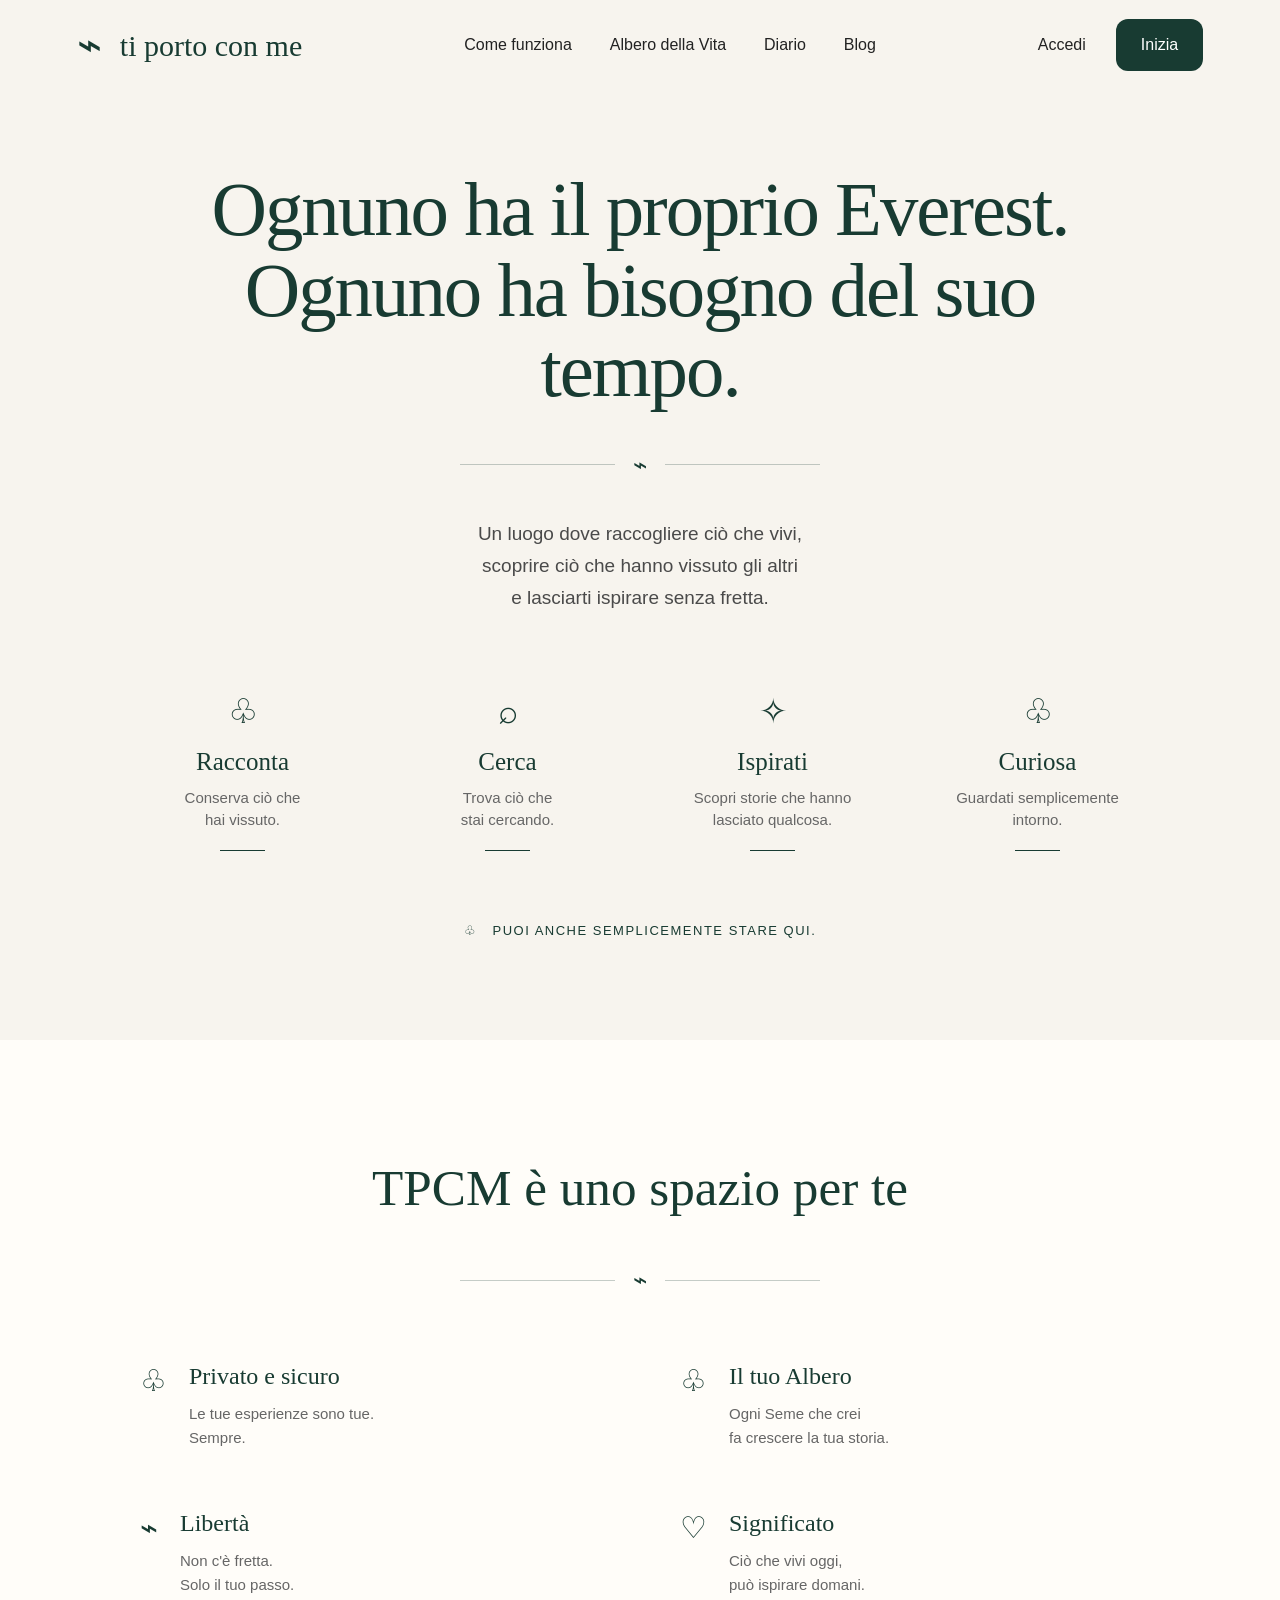
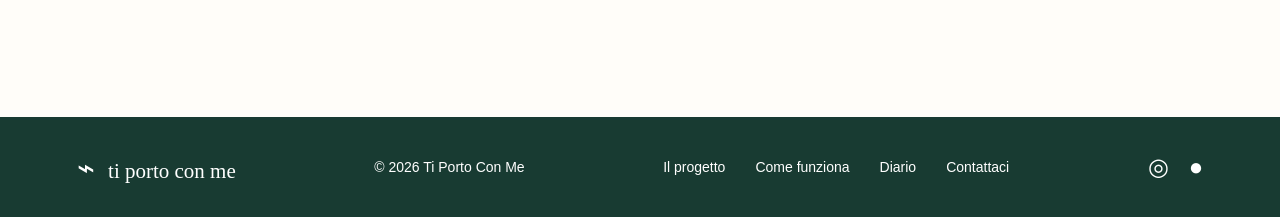
==== commit 1c68014e: "Update index.html" ====
--- a/src/index.html
+++ b/src/index.html
@@ -8,7 +8,231 @@
   <title>Ti Porto Con Me</title>
 
   <link rel="stylesheet" href="style.css">
+
+  <!-- =========================================================
+       HOMEPAGE — OVERRIDE DEFINITIVO
+       ========================================================= -->
+
+  <style>
+
+    /* ---------------------------------------------------------
+       HERO
+       --------------------------------------------------------- */
+
+    .hero-content {
+      display: block !important;
+      width: 100% !important;
+      max-width: 1180px !important;
+      margin: 0 auto !important;
+      text-align: center !important;
+    }
+
+    .hero h1 {
+      display: block !important;
+      width: 100% !important;
+      max-width: 1000px !important;
+      margin: 0 auto !important;
+    }
+
+    .hero-divider {
+      display: flex !important;
+      margin: 35px auto !important;
+    }
+
+    .hero-text {
+      display: block !important;
+      width: 100% !important;
+      max-width: 650px !important;
+      margin: 0 auto !important;
+    }
+
+
+    /* ---------------------------------------------------------
+       LE QUATTRO AZIONI
+       --------------------------------------------------------- */
+
+    .hero-actions {
+      display: flex !important;
+      flex-direction: row !important;
+      align-items: flex-start !important;
+      justify-content: center !important;
+      width: 100% !important;
+      max-width: 1050px !important;
+      margin: 55px auto 0 !important;
+      padding: 0 !important;
+      gap: 10px !important;
+    }
+
+    .hero-actions .action {
+      display: flex !important;
+      flex: 1 1 0 !important;
+      flex-direction: column !important;
+      align-items: center !important;
+      justify-content: flex-start !important;
+
+      width: auto !important;
+      max-width: none !important;
+      min-height: 180px !important;
+
+      margin: 0 !important;
+      padding: 25px 15px !important;
+
+      box-sizing: border-box !important;
+
+      color: #183b32 !important;
+      text-decoration: none !important;
+      text-align: center !important;
+
+      border: none !important;
+      background: transparent !important;
+
+      transition: transform 0.2s ease !important;
+    }
+
+    .hero-actions .action:hover {
+      transform: translateY(-5px) !important;
+    }
+
+    .hero-actions .action-icon {
+      display: block !important;
+
+      font-family: Georgia, "Times New Roman", serif !important;
+      font-size: 34px !important;
+      line-height: 1 !important;
+
+      margin: 0 0 18px !important;
+
+      color: #183b32 !important;
+    }
+
+    .hero-actions .action h3 {
+      display: block !important;
+
+      font-family: Georgia, "Times New Roman", serif !important;
+      font-size: 25px !important;
+      font-weight: 400 !important;
+      line-height: 1.2 !important;
+
+      margin: 0 0 10px !important;
+
+      color: #183b32 !important;
+    }
+
+    .hero-actions .action p {
+      display: block !important;
+
+      font-family: Arial, Helvetica, sans-serif !important;
+      font-size: 15px !important;
+      line-height: 1.5 !important;
+
+      margin: 0 !important;
+
+      color: #666 !important;
+    }
+
+    .hero-actions .action-line {
+      display: block !important;
+
+      width: 45px !important;
+      height: 1px !important;
+
+      margin: 18px auto 0 !important;
+
+      background: #183b32 !important;
+    }
+
+
+    /* ---------------------------------------------------------
+       FRASE FINALE
+       --------------------------------------------------------- */
+
+    .hero-content > .stay {
+      display: block !important;
+
+      width: 100% !important;
+      max-width: none !important;
+
+      margin: 45px auto 0 !important;
+      padding: 0 !important;
+
+      clear: none !important;
+
+      text-align: center !important;
+
+      font-size: 13px !important;
+      letter-spacing: 1.5px !important;
+
+      color: #183b32 !important;
+    }
+
+
+    /* ---------------------------------------------------------
+       TABLET
+       --------------------------------------------------------- */
+
+    @media (max-width: 900px) {
+
+      .hero-actions {
+        max-width: 600px !important;
+        flex-wrap: wrap !important;
+        gap: 10px !important;
+      }
+
+      .hero-actions .action {
+        flex: 0 0 calc(50% - 10px) !important;
+        width: calc(50% - 10px) !important;
+      }
+
+    }
+
+
+    /* ---------------------------------------------------------
+       MOBILE
+       --------------------------------------------------------- */
+
+    @media (max-width: 600px) {
+
+      .hero-content {
+        display: block !important;
+      }
+
+      .hero-actions {
+        display: flex !important;
+        flex-direction: column !important;
+        align-items: center !important;
+
+        width: 100% !important;
+        max-width: 100% !important;
+
+        margin-top: 35px !important;
+        gap: 0 !important;
+      }
+
+      .hero-actions .action {
+        flex: none !important;
+
+        display: flex !important;
+
+        width: 100% !important;
+        max-width: 260px !important;
+
+        min-height: 160px !important;
+
+        margin: 0 auto !important;
+        padding: 20px 15px !important;
+      }
+
+      .hero-content > .stay {
+        margin-top: 20px !important;
+        font-size: 11px !important;
+      }
+
+    }
+
+  </style>
+
 </head>
+
 
 <body>
 
@@ -22,6 +246,7 @@
       <span class="logo-mountain">⌁</span>
       <span>ti porto con me</span>
     </div>
+
 
     <nav>
       <a href="#">Come funziona</a>
@@ -30,6 +255,7 @@
       <a href="blog.html">Blog</a>
     </nav>
 
+
     <div class="header-actions">
       <a href="#">Accedi</a>
       <a href="#" class="button">Inizia</a>
@@ -39,16 +265,21 @@
 
 
   <!-- =========================================================
-       CONTENUTO PRINCIPALE
+       MAIN
        ========================================================= -->
 
   <main>
 
-    <!-- HERO -->
+    <!-- =======================================================
+         HERO
+         ======================================================= -->
 
     <section class="hero">
 
       <div class="hero-content">
+
+
+        <!-- TITOLO -->
 
         <h1>
           Ognuno ha il proprio Everest.<br>
@@ -56,12 +287,16 @@
         </h1>
 
 
+        <!-- SEPARATORE -->
+
         <div class="hero-divider">
           <span></span>
           <span>⌁</span>
           <span></span>
         </div>
 
+
+        <!-- TESTO -->
 
         <p class="hero-text">
           Un luogo dove raccogliere ciò che vivi,<br>
@@ -70,11 +305,14 @@
         </p>
 
 
-        <!-- =====================================================
+        <!-- ===================================================
              QUATTRO AZIONI
-             ===================================================== -->
+             =================================================== -->
 
         <div class="hero-actions">
+
+
+          <!-- RACCONTA -->
 
           <a href="racconta.html" class="action">
 
@@ -92,6 +330,8 @@
           </a>
 
 
+          <!-- CERCA -->
+
           <a href="#" class="action">
 
             <div class="action-icon">⌕</div>
@@ -108,6 +348,8 @@
           </a>
 
 
+          <!-- ISPIRATI -->
+
           <a href="#" class="action">
 
             <div class="action-icon">✧</div>
@@ -124,6 +366,8 @@
           </a>
 
 
+          <!-- CURIOSA -->
+
           <a href="#" class="action">
 
             <div class="action-icon">♧</div>
@@ -139,29 +383,30 @@
 
           </a>
 
-        </div>
-
-
-        <!-- =====================================================
-             FRASE FINALE
-             ===================================================== -->
+
+        </div>
+
+
+        <!-- FRASE FINALE -->
 
         <div class="stay">
           ♧ &nbsp; PUOI ANCHE SEMPLICEMENTE STARE QUI.
         </div>
 
+
       </div>
 
     </section>
 
 
     <!-- =========================================================
-         SEZIONE VALORI
+         SPAZIO
          ========================================================= -->
 
     <section class="space">
 
       <h2>TPCM è uno spazio per te</h2>
+
 
       <div class="section-divider">
         <span></span>
@@ -255,9 +500,11 @@
       ti porto con me
     </div>
 
+
     <div class="copyright">
       © 2026 Ti Porto Con Me
     </div>
+
 
     <div class="footer-links">
       <a href="#">Il progetto</a>
@@ -266,6 +513,7 @@
       <a href="#">Contattaci</a>
     </div>
 
+
     <div class="social">
       ◎ &nbsp; ●
     </div>
